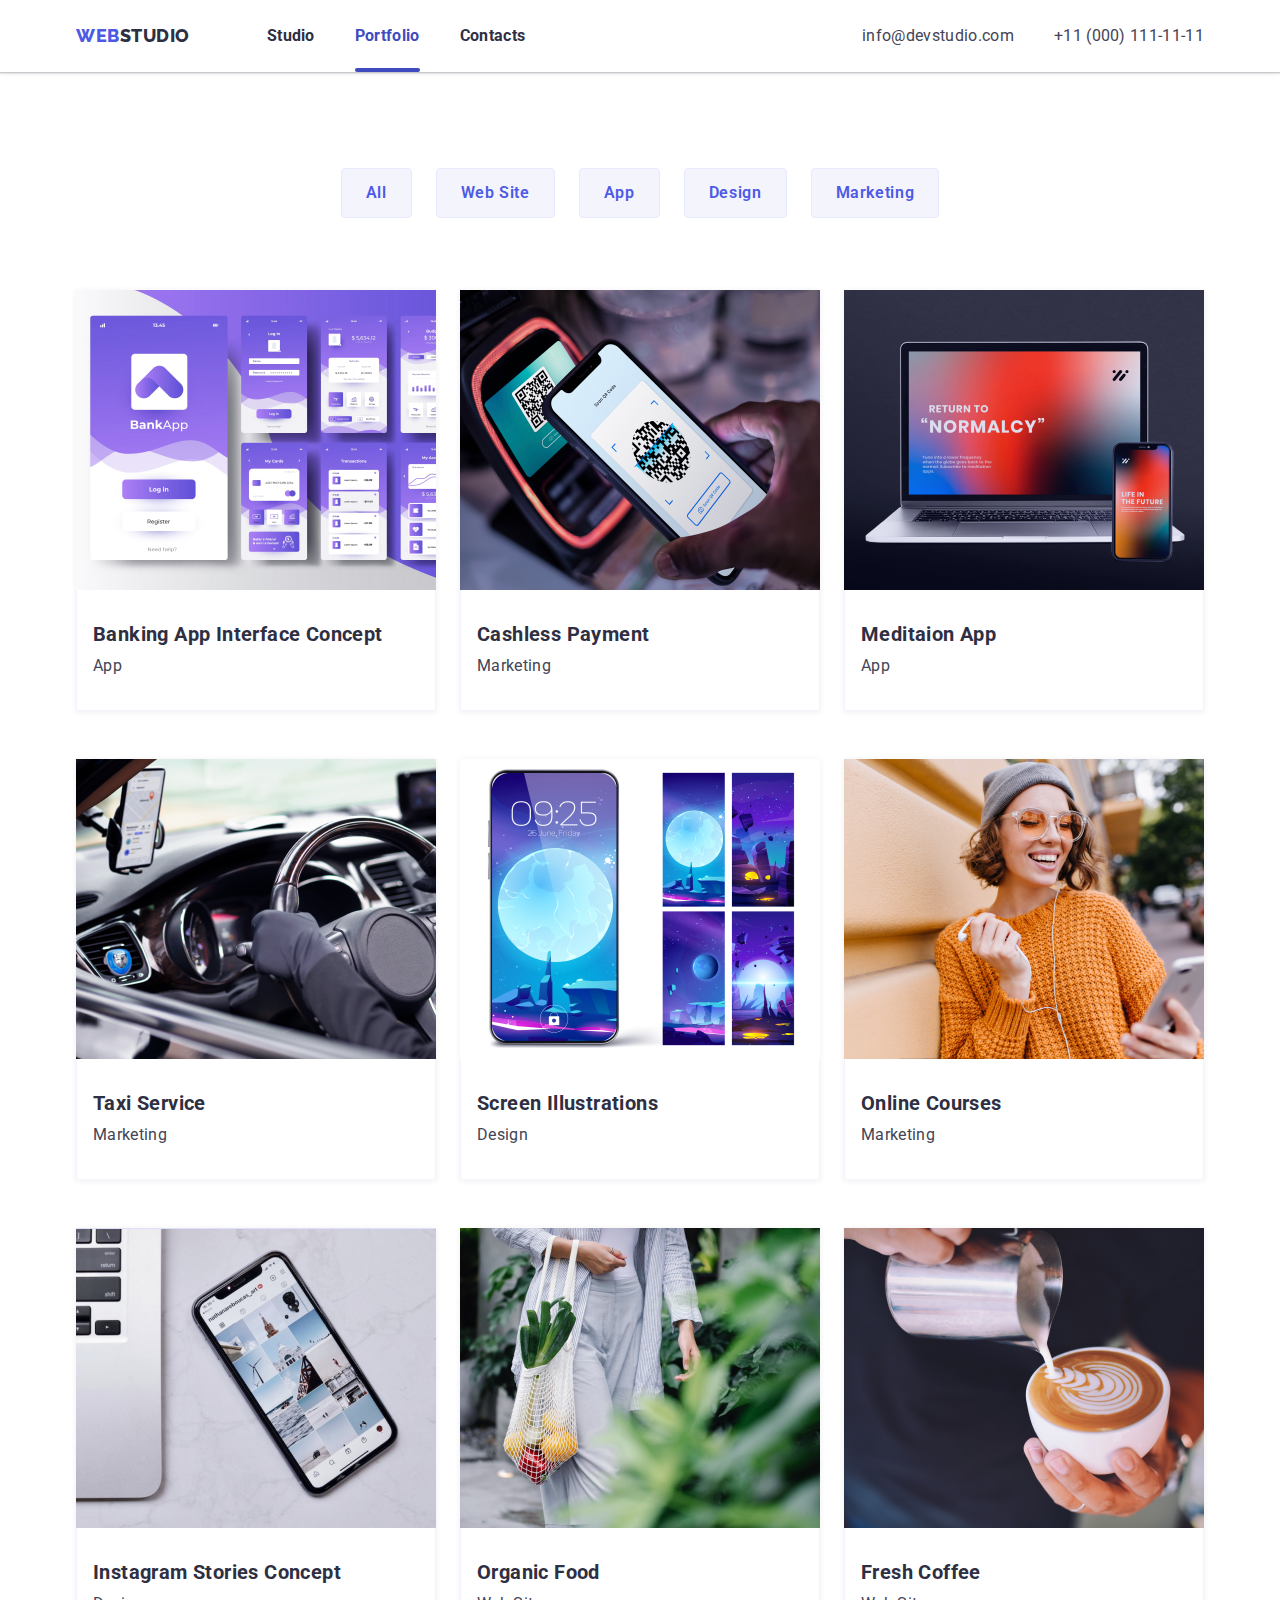
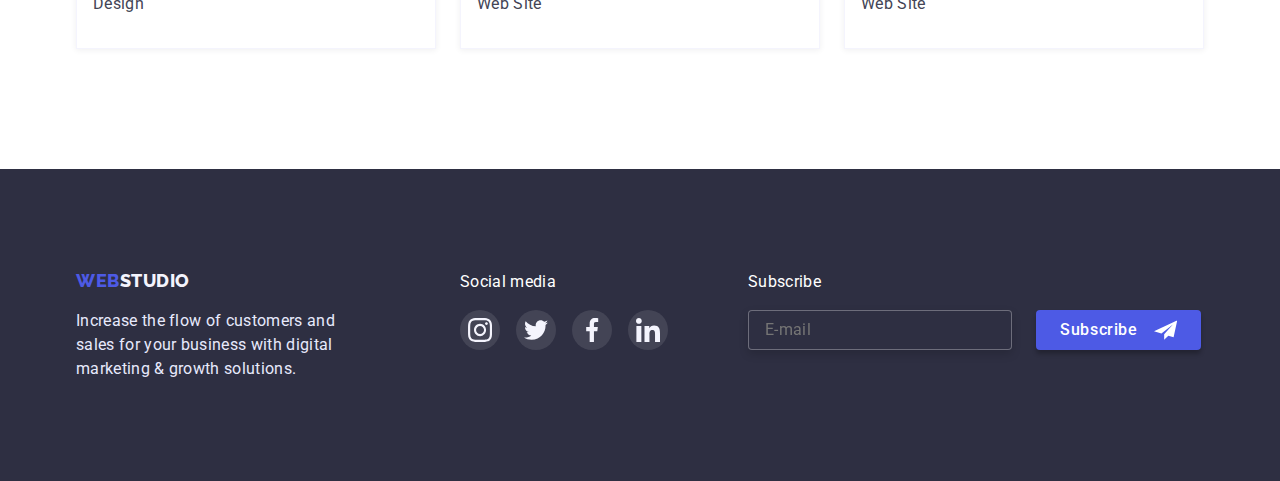
==== portfolio.html @ d820e797 "Initial commit" ====
<!DOCTYPE html>
<html lang="en">
	<head>
		<meta charset="UTF-8" />
		<meta http-equiv="X-UA-Compatible" content="IE=edge" />
		<meta name="viewport" content="width=device-width, initial-scale=1.0" />
		<title>Portfolio</title>
		
		<link rel="preconnect" href="https://fonts.googleapis.com" />
		<link rel="preconnect" href="https://fonts.gstatic.com" crossorigin />
		<link href="https://fonts.googleapis.com/css2?family=Raleway:wght@800&family=Roboto:wght@400;500;700;900&display=swap" rel="stylesheet"/>
		<link rel="stylesheet" href="https://cdnjs.cloudflare.com/ajax/libs/modern-normalize/1.0.0/modern-normalize.min.css"/>
		<link rel="stylesheet" href="./css/styles.css" />
	</head>
	<body>
		<!-- Шапка страницы -->
		<header class="page-header">
			<div class="container main-nav">
				<a class="logo" href="./index.html">
					<span class="logo-blue">web</span>studio
				</a>
				<!-- Навигация на другие страницы -->
				<nav class="navigation">
				<ul class="site-nav list">
					<li class="item"><a href="./index.html" class="link">Studio</a></li>
					<li class="item"><a href="./portfolio.html" class="item-index link-current">Portfolio</a></li>
					<li class="item"><a href="" class="link">Contacts</a></li>
				</ul>
			</nav>
			<!-- Контакты -->
			<ul class="auth-nav list">
				<li class="item"><a href="mailto:info@devstudio.com">info@devstudio.com</a></li=i>
				<li class="item"><a href="tel:+110001111111">+11 (000) 111-11-11</a></li=i>
			</ul>
			</div>
		</header>
		<!-- Основная информация -->
		<main>
			<h1 class="hidden">Portfolio</h1>
			<!-- Фильтр -->
			<section class="port-sect section">	
				<div class="container">	
				<ul class="port-list list">
					<li class="but-item"><button class="port-button" type="button">All</button></li>
					<li class="but-item"><button class="port-button" type="button">Web Site</button></li>
					<li class="but-item"><button class="port-button" type="button">App</button></li>
					<li class="but-item"><button class="port-button" type="button">Design</button></li>
					<li class="but-item"><button class="port-button" type="button">Marketing</button></li>
				</ul>
				<ul class="port-work list">
					<li class="port-item">
						<a class="port-link" href="#">
						<div class="overlay-cont">
						<img src="./image/app1.jpg" alt="Banking App" width="360" />
						<p class="overlay-text">
                    14 Stylish and User-Friendly App Design Concepts · Task
                    Manager App · Calorie Tracker App · Exotic Fruit Ecommerce
                    App · Cloud Storage App</p>
						</div>
						<div class="list-ready"><h2 class="port-title ">Banking App Interface Concept</h2>
						<p>App</p>
							</div>
						</a>
					</li>
					<li class="port-item">
						<a class="port-link" href="#">
							<div class="overlay-cont">
						<img src="./image/marketing2.jpg" alt="Cashless Payment" width="360" />
						<p class="overlay-text">
                    14 Stylish and User-Friendly App Design Concepts · Task
                    Manager App · Calorie Tracker App · Exotic Fruit Ecommerce
                    App · Cloud Storage App</p>
						</div>
						<div class="list-ready"><h2 class="port-title ">Cashless Payment</h2>
						<p>Marketing</p>
						</div>
						</a>
					</li>
					<li class="port-item">
						<a class="port-link" href="#">
							<div class="overlay-cont">
						<img src="./image/app3.jpg" alt="Meditaion App" width="360" />
						<p class="overlay-text">
                    14 Stylish and User-Friendly App Design Concepts · Task
                    Manager App · Calorie Tracker App · Exotic Fruit Ecommerce
                    App · Cloud Storage App</p>
						</div>
						<div class="list-ready"><h2 class="port-title ">Meditaion App</h2>
						<p>App</p>
						</div>
						</a>
					</li>
					<li class="port-item">
						<a class="port-link" href="#">
							<div class="overlay-cont">
						<img src="./image/marketing4.jpg" alt="Taxi Service" width="360" />
						<p class="overlay-text">
                    14 Stylish and User-Friendly App Design Concepts · Task
                    Manager App · Calorie Tracker App · Exotic Fruit Ecommerce
                    App · Cloud Storage App</p>
						</div>
						<div class="list-ready"><h2 class="port-title ">Taxi Service</h2>
						<p>Marketing</p>
						</div>
						</a>
					</li>
					<li class="port-item">
						<a class="port-link" href="#">
							<div class="overlay-cont">
						<img src="./image/design5.jpg" alt="Screen Illustrations" width="360" />
						<p class="overlay-text">
                    14 Stylish and User-Friendly App Design Concepts · Task
                    Manager App · Calorie Tracker App · Exotic Fruit Ecommerce
                    App · Cloud Storage App</p>
						</div>
						<div class="list-ready"><h2 class="port-title ">Screen Illustrations</h2>
						<p>Design</p>
						</div>
						</a>
					</li>
					<li class="port-item">
						<a class="port-link" href="#">
							<div class="overlay-cont">
						<img src="./image/marketing6.jpg" alt="Online Courses" width="360" />
						<p class="overlay-text">
                    14 Stylish and User-Friendly App Design Concepts · Task
                    Manager App · Calorie Tracker App · Exotic Fruit Ecommerce
                    App · Cloud Storage App</p>
						</div>
						<div class="list-ready"><h2 class="port-title ">Online Courses</h2>
						<p>Marketing</p>
						</div>
						</a>
					</li>
					<li class="port-item">
						<a class="port-link" href="#">
							<div class="overlay-cont">
						<img src="./image/design7.jpg" alt="Instagram Stories Concept" width="360" />
						<p class="overlay-text">
                    14 Stylish and User-Friendly App Design Concepts · Task
                    Manager App · Calorie Tracker App · Exotic Fruit Ecommerce
                    App · Cloud Storage App</p>
						</div>
						<div class="list-ready"><h2 class="port-title ">Instagram Stories Concept</h2>
						<p>Design</p>
						</div>
						</a>
					</li>
					<li class="port-item">
						<a class="port-link" href="#">
							<div class="overlay-cont">
						<img src="./image/web8.jpg" alt="Organic Food" width="360" />
						<p class="overlay-text">
                    14 Stylish and User-Friendly App Design Concepts · Task
                    Manager App · Calorie Tracker App · Exotic Fruit Ecommerce
                    App · Cloud Storage App</p>
						</div>
						<div class="list-ready"><h2 class="port-title ">Organic Food</h2>
						<p>Web Site</p>
						</div>
						</a>
					</li>
					<li class="port-item">
						<a class="port-link" href="#">
							<div class="overlay-cont">
						<img src="./image/web9.jpg" alt="Fresh Coffee" width="360" />
						<p class="overlay-text">
                    14 Stylish and User-Friendly App Design Concepts · Task
                    Manager App · Calorie Tracker App · Exotic Fruit Ecommerce
                    App · Cloud Storage App</p>
						</div>
						<div class="list-ready"><h2 class="port-title ">Fresh Coffee</h2>
						<p>Web Site</p>
						</div>
						</a>
					</li>
				</ul>
				</div>
			</section>
		</main>
		<footer class="footer">
			<div class="container">
				<div>
			<a class="logo" href="./index.html">
				<span class="logo-blue">web</span>
				studio
			</a>
			<p class="text">
				Increase the flow of customers and sales for your business with digital marketing & growth solutions.
			</p>
			</div>
			<div class="footer-social">
				<p class="footer-social-title">Social media</p>
				<ul class="footer-social-list list">
					<li class="footer-icon-item">
									<a class="footer-icon" href="https://www.instagram.com/">
										<svg class="svg-item" width="24" height="24">
											<use href="./image/icons.svg#icon-instagram"></use>	
										</svg>
									</a>
								</li>
								<li class="footer-icon-item">
									<a class="footer-icon" href="https://www.twitter.com/">
										<svg class="svg-item" width="24" height="24">
											<use href="./image/icons.svg#icon-twitter"></use>	
										</svg>
									</a>
								</li>
								<li class="footer-icon-item">
									<a class="footer-icon" href="https://www.facebook.com/">
										<svg class="svg-item" width="24" height="24">
											<use href="./image/icons.svg#icon-facebook"></use>	
										</svg>
									</a>
								</li>
								<li class="footer-icon-item">
									<a class="footer-icon" href="https://www.linkedin.com/">
										<svg class="svg-item" width="24" height="24">
											<use href="./image/icons.svg#icon-linkedin"></use>	
										</svg>
									</a>
								</li>	
				</ul>
			</div>
			<div class="subscribe-container">
				<p class="footer-social-title">Subscribe</p>
				<form class="subscribe">
					<input class="input-footer" type="mail" name="email" placeholder="E-mail" required>
					<button class="subscribe-button" type="submit">Subscribe
						<svg class="subscribe-icon" width="24" height="24">
							<use class="subscribe-icon-item" href="./image/icons.svg#icon-footer-envelope"></use>
						</svg>						
					</button>
				</form>
			</div>
		</footer>
		<script src="./modal.js"></script>
	</body>
	</html>
---- css/styles.css ----
*,
*::before,
*::after {
	box-sizing: border-box;
}

h1,
h2,
h3,
h4,
h5,
h6 {
	margin: 0;
	padding: 0;
}

img {
	display: block;
	max-width: 100%;
	height: auto;
}

.text {
	line-height: 1.5;
	letter-spacing: 0.02em;
}

.list {
	list-style: none;
	margin: 0;
	padding: 0;
}

.link {
	text-decoration: none;
}

.item {
	margin-top: 24px;
	margin-bottom: 24px;
}

p {
	margin: 0;
	padding: 0;
	line-height: 1.5;
	letter-spacing: 0.02em;
}

:root {
	--background-footer-color: #2e2f42;
	--background-primary-color: #ffffff;
	--background-secondary-color: #f4f4fd;
	--title-text-color: #2e2f42;
	--primary-text-color: #434455;
	--accent-color: #e7e9fc;
	--primary-brand-click: #4d5ae5;
	--pressed-state: #404bbf;
}

.hidden,
.section-title-hidden {
	position: absolute;
	width: 1px;
	height: 1px;
	margin: -1px;
	border: 0;
	padding: 0;
	white-space: nowrap;
	clip-path: inset(100%);
	clip: rect(0 0 0 0);
	overflow: hidden;
}

body {
	background-color: var(--background-primary-color);
	color: var(--primary-text-color);
	font-family: Roboto, serif;
	font-size: 16px;
	letter-spacing: 0.02em;
}

.container {
	margin: 0 auto;
	width: 1158px;
	padding-left: 15px;
	padding-right: 15px;
	/* outline: 2px solid red; */
}
.page-header {
	background-color: var(--background-primary-color);
}

.main-nav {
	display: flex;
	align-items: center;
}

.container .logo {
	text-decoration: none;
	text-transform: uppercase;
	color: #2e2f42;
	font-family: "Raleway";
	font-style: normal;
	font-weight: 800;
	font-size: 18px;
	line-height: 1.33;
	letter-spacing: 0.03em;
}
.container .logo-blue {
	color: #4d5ae5;
}
.link-current {
	color: var(--pressed-state);
}

/* Site nav */
.navigation {
	margin-left: 77px;
}

.site-nav {
	display: flex;
}

.site-nav .item + .item {
	margin-left: 40px;
}

.site-nav .link {
	color: #2e2f42;
}
.site-nav .link:hover,
.site-nav .link:focus {
	color: var(--pressed-state);
}
.site-nav .link:active {
	color: var(--primary-brand-click);
}
.site-nav a {
	text-decoration: none;
	font-weight: 700;
	font-size: 16px;
	line-height: 1.5;
	letter-spacing: 0.02em;

	transition: color 250ms cubic-bezier(0.4, 0, 0.2, 1);
}
.item-index {
	position: relative;
	padding-top: 25px;
	padding-bottom: 27px;
}

.item-index::after {
	content: "";
	position: absolute;
	left: 0;
	bottom: 0;
	display: block;
	width: 100%;
	height: 4px;
	background-color: var(--pressed-state);
	border-radius: 4px;
}

.auth-nav {
	display: flex;
	margin-left: auto;
}

.auth-nav .item + .item {
	margin-left: 40px;
}

.auth-nav a {
	text-decoration: none;
	color: rgba(67, 68, 85, 1);
	font-weight: 400;
	font-size: 16px;
	line-height: 1.5;
	letter-spacing: 0.02em;

	transition: color 250ms cubic-bezier(0.4, 0, 0.2, 1);
}
.auth-nav a:hover,
.auth-nav a:focus {
	color: var(--pressed-state);
}
/* Hero */
.hero {
	background-color: var(--background-footer-color);
	text-align: center;
	padding-bottom: 188px;
	padding-top: 188px;
	margin-left: auto;
	margin-right: auto;
	max-width: 1440px;
	height: 600px;
	background-image: linear-gradient(rgba(46, 47, 66, 0.7), rgba(46, 47, 66, 0.7)), url("../image/header.jpg");
	background-size: cover;
	background-position: center;
	background-repeat: no-repeat;
}

/* Modal */

.backdrop {
	position: fixed;
	top: 0;
	left: 0;
	width: 100%;
	height: 100%;
	background-color: rgba(46, 47, 66, 0.4);
	background: rgba(0, 0, 0, 0.2);
	transition: 250ms cubic-bezier(0.4, 0, 0.2, 1);
}

.backdrop.is-hidden {
	opacity: 0;
	pointer-events: none;
}

.modal {
	position: absolute;
	top: 50%;
	left: 50%;
	transform: translate(-50%, -50%);

	height: 576px;
	width: 408px;
	padding: 72px 24px 24px 24px;
	border-radius: 4px;

	background-color: rgba(252, 252, 252, 1);
}

.modal-data-title {
	margin-bottom: 14px;
	font-family: "Roboto";
	font-weight: 500;
	font-size: 16px;
	line-height: 1.5;
	letter-spacing: 0.02em;
	color: rgba(46, 47, 66, 1);
}

.modal-close {
	position: absolute;
	top: 24px;
	left: 360px;
	cursor: pointer;
	border-radius: 50%;
	width: 24px;
	height: 24px;
	margin-left: auto;
	display: flex;
	justify-content: center;
	align-items: center;
	font-family: sans-serif;
	font-size: 24px;

	transition: translate, color, background-color, box-shadow, border, 250ms cubic-bezier(0.4, 0, 0.2, 1);

	color: #000000;
	border: 1px solid rgba(0, 0, 0, 0.1);
}

.icon-modal-close {
	fill: currentColor;
}

.modal-close:hover {
	transform: scale(1.05);
	color: #ffffff;
	background-color: var(--pressed-state);
	box-shadow: 0px 4px 4px rgba(0, 0, 0, 0.25);
}

.modal-form {
	display: flex;
	flex-direction: column;
}

.modal-form-fild {
	margin-bottom: 8px;
}

.modal-form-input-desc {
	display: block;
	text-align: left;
	font-weight: 400;
	font-size: 12px;
	line-height: 1.3;
	margin-bottom: 4px;
	letter-spacing: 0.04em;
	color: #8e8f99;
}
.modal-form-input-wrapper {
	display: block;
	position: relative;
}
.modal-form-input {
	width: 100%;
	height: 40px;
	border: 1px solid #8e8f99;
	border-radius: 4px;
	padding-left: 38px;
	transition: border-color 250ms cubic-bezier(0.4, 0, 0.2, 1);
}
.modal-form-input:focus {
	outline: none;
	border-color: var(--primary-brand-click);
}

.modal-form-input-icon {
	position: absolute;
	top: 50%;
	left: 16px;
	transform: translateY(-50%);
	fill: var(--background-footer-color);
	transition: fill 250ms cubic-bezier(0.4, 0, 0.2, 1);
}
.modal-form-input:focus + .modal-form-input-icon {
	fill: var(--primary-brand-click);
}
.text-body-modal {
	text-align: center;
	letter-spacing: 0.02em;
	margin-bottom: 16px;
	font-weight: 500;
	font-size: 16px;
	line-height: 1.5;
	color: #2e2f42;
}

.modal-form-mesage {
	width: 100%;
	height: 120px;
	padding: 8px 16px;
	resize: none;
	border-radius: 4px;
	transition: border-color 250ms cubic-bezier(0.4, 0, 0.2, 1);
}
.modal-form-mesage::placeholder {
	font-weight: 400;
	font-size: 12px;
	line-height: 1.3;
	letter-spacing: 0.04em;
	color: rgba(117, 117, 117, 0.5);
}
.modal-form-mesage:focus {
	outline: none;
	border-color: var(--primary-brand-click);
}
.modal-form-check-desc {
	display: flex;
	align-items: center;
	font-weight: 400;
	font-size: 12px;
	line-height: 1.3;
	letter-spacing: 0.04em;
	color: #757575;
	margin-bottom: 24px;
	border: none;
}
.modal-form-check-desc::before {
	display: block;
	border: 1.25px solid #2e2f42;
	width: 16px;
	height: 16px;
	border-radius: 2px;
	content: "";
	cursor: pointer;
	margin-right: 8px;
}
.modal-form-check:checked + .modal-form-check-desc::before {
	background-color: var(--primary-brand-click);
	background-image: url(../image/checkbox.svg);
	border: none;
}
.modal-form-check:focus + .modal-form-check-desc::before {
	outline: 2px solid rgba(0, 0, 255, 0.5);
}
.privacy_polic {
	font-weight: 400;
	font-size: 12px;
	line-height: 1.3;
	letter-spacing: 0.04em;
	color: rgba(77, 90, 229, 1);
}
.modal-form-submit {
	min-width: 169px;
	align-self: center;
	padding: 16px 32px 16px 32px;
	border-radius: 4px;
	border: none;
	font-weight: 500;
	font-size: 16px;
	line-height: 1.5;
	letter-spacing: 0.04em;
	background-color: var(--primary-brand-click);
	color: #fff;
	border-color: transparent;
	cursor: pointer;

	filter: drop-shadow(0px 4px 4px rgba(0, 0, 0, 0.15));

	transition: background-color 250ms cubic-bezier(0.4, 0, 0.2, 1);
}
.modal-form-submit:hover,
.modal-form-submit:focus {
	background-color: var(--pressed-state);
}

.hero-title {
	width: 496px;
	margin: 0 auto;
	margin-bottom: 48px;
	color: #ffffff;
	font-weight: 700;
	font-size: 56px;
	line-height: 1.07;
	letter-spacing: 0.02em;
}

.button {
	display: flex;
	margin: 0 auto;
	cursor: pointer;
	appearance: none;
	border: 0;
	border-radius: 5px;
	color: #fff;
	padding: 16px 32px;
	background-color: #4d5ae5;
	font-family: "Roboto";
	font-weight: 700;
	font-size: 16px;
	line-height: 1.19;
	letter-spacing: 0.04em;
	text-decoration: none;
	gap: 10px;

	filter: drop-shadow(0px 4px 4px rgba(0, 0, 0, 0.15));

	transition: background-color 250ms cubic-bezier(0.4, 0, 0.2, 1);
}

.button:hover {
	background-color: var(--pressed-state);
	box-shadow: 0px 1px 6px rgba(46, 47, 66, 0.08), 0px 1px 1px rgba(46, 47, 66, 0.16), 0px 2px 1px rgba(46, 47, 66, 0.08);
}

.button:focus {
	background-color: var(--pressed-state);
	box-shadow: 0px 4px 4px rgba(0, 0, 0, 0.15);
}

/* Section */

.section .title,
.section-secondary .title {
	color: var(--title-text-color);
	font-weight: 700;
	font-size: 20px;
	line-height: 1.2;
	letter-spacing: 0.02em;
	text-transform: capitalize;
	margin: 0;
	padding: 0;
}

.section-title {
	margin-bottom: 72px;
	color: var(--title-text-color);
	font-size: 36px;
	line-height: 1.11;
	text-align: center;
	letter-spacing: 0.02em;
	text-transform: capitalize;
}

/* Advantages */

.advan-sec {
	padding: 120px 0;
}

.advantages-list .title {
	color: var(--title-text-color);
	margin-bottom: 8px;
}

.advantages-list {
	display: flex;
	column-gap: 20px;
}

.adv-icon {
	display: flex;
	justify-content: center;
	align-items: center;
	width: 264px;
	height: 112px;
	border-radius: 4px;
	background-color: #f4f4fd;
	margin-bottom: 8px;
}

.adv-icon-item {
	width: 64px;
	height: 64px;
}

.doing {
	display: flex;
}

.sec-doing {
	padding-bottom: 120px;
}

.doing .doing-item + .doing-item {
	margin-left: 24px;
}

.section-secondary {
	background-color: #f4f4fd;
	padding: 120px 0 120px 0;
}

.team-list {
	display: flex;
	justify-content: center;
}

.team-item {
	width: 264px;
	text-align: center;
	margin-right: 24px;
	background-color: #ffffff;
	box-shadow: 0px 1px 6px rgba(46, 47, 66, 0.08), 0px 1px 1px rgba(46, 47, 66, 0.16), 0px 2px 1px rgba(46, 47, 66, 0.08);
	border-radius: 0px 0px 4px 4px;
}

.team-item:last-child {
	margin-right: 0px;
}

.person-card-title {
	padding-top: 32px;
	padding-bottom: 32px;
}

.person-description {
	margin-top: 8px;
}

.icon-list {
	display: flex;
	justify-content: center;
	align-items: center;
	height: 48px;
	margin-top: 12px;
	gap: 24px;
}

.team-icon-item {
	width: 40px;
	height: 40px;
}

.team-icon {
	width: 100%;
	height: 100%;
	display: flex;
	align-items: center;
	justify-content: center;
	background-color: var(--primary-brand-click);
	border-radius: 50%;

	transition: background-color 250ms cubic-bezier(0.4, 0, 0.2, 1);
}

.team-icon:hover {
	background-color: var(--pressed-state);
}

/* Customers */

.customers-icon-list {
	display: flex;
	justify-content: center;
	align-items: center;
	gap: 24px;
}

.section-customers {
	padding: 120px 0 120px 0;
}

.customers-link {
	display: flex;
	justify-content: center;
	align-items: center;
	width: 168px;
	height: 88px;
	border: solid 1px currentColor;
	border-radius: 4px;
	color: #8e8f99;

	transition: color 250ms cubic-bezier(0.4, 0, 0.2, 1);
}

.customers-link:hover,
.customers-link:focus {
	color: #4d5ae5;
}

.customers-icon {
	fill: currentColor;
}

/* Footer */
.footer {
	background-color: var(--background-footer-color);
	padding: 100px 0;
}

.footer .container {
	display: flex;
	align-items: baseline;
}

.footer .text {
	color: #e7e9fc;
	width: 264px;
	margin-top: 16px;
}

.footer .logo {
	display: flex;
	text-decoration: none;
	text-transform: uppercase;
	color: #f4f4fd;
	font-family: "Raleway";
	font-style: normal;
	font-weight: 800;
	font-size: 18px;
	line-height: 1.33;
	letter-spacing: 0.03em;
}
.footer .logo-blue {
	color: #4d5ae5;
}

.footer-social {
	margin-left: 120px;
}

.footer-social-title {
	color: #ffffff;
	font-weight: 500px;
	font-size: 16px;
	line-height: 1.5;
	margin-bottom: 16px;
}

.footer-social-list {
	display: flex;
	justify-content: center;
	align-items: center;
	margin-top: 12px;
	gap: 16px;
}

.footer-icon {
	width: 40px;
	height: 40px;
	display: flex;
	align-items: center;
	justify-content: center;
	background-color: rgba(255, 255, 255, 0.1);
	border-radius: 50%;

	transition: background-color 250ms cubic-bezier(0.4, 0, 0.2, 1);
}

.footer-icon:hover {
	background-color: #31d0aa;
}

/* Subscribe */

.subscribe-container {
	margin-left: 80px;
}

.subscribe {
	display: flex;
}

.subscribe-button {
	display: flex;
	align-items: center;
	padding: 8px 24px;
	gap: 16px;
	margin-left: 24px;
	width: 165px;
	height: 40px;
	font-weight: 500;
	font-size: 16px;
	line-height: 1.5;
	letter-spacing: 0.04em;
	color: #ffffff;
	background-color: var(--primary-brand-click);
	cursor: pointer;
	border: none;
	border-radius: 4px;
	box-shadow: 0px 4px 4px rgba(0, 0, 0, 0.25);
	transition: background-color 250ms cubic-bezier(0.4, 0, 0.2, 1);
}

.subscribe-button:hover {
	background-color: var(--pressed-state);
}

.subscribe-icon {
	margin: 0;
}

.subscribe-icon-item {
	fill: #fff;
}

.input-footer {
	display: flex;
	width: 264px;
	height: 40px;
	padding: 8px 16px 8px 16px;
	font-weight: 400;
	font-size: 16px;
	line-height: 1.5;
	letter-spacing: 0.02em;
	color: #ffffff;
	border: 1px solid rgba(255, 255, 255, 0.3);
	filter: drop-shadow(0px 4px 4px rgba(0, 0, 0, 0.15));
	border-radius: 4px;
	background-color: var(--title-text-color);
}

/* Portfolio styles */

.page-header {
	box-shadow: 0px 2px 1px rgba(46, 47, 66, 0.08), 0px 1px 1px rgba(46, 47, 66, 0.16), 0px 1px 6px rgba(46, 47, 66, 0.08);
}

.port-sect {
	padding-top: 96px;
	padding-bottom: 120px;
}

.port-list {
	display: flex;
	margin-bottom: 72px;
	justify-content: center;
	align-items: center;
	flex-wrap: wrap;
}

.list > .but-item:not(last-child) {
	margin-right: 24px;
}
.list > .but-item:last-child {
	margin-right: 0;
}

.port-button {
	color: #4d5ae5;
	background-color: #f4f4fd;
	font-family: "Roboto";
	font-weight: 600;
	font-size: 16px;
	padding: 12px 24px;
	line-height: 1.5;
	letter-spacing: 0.04em;
	border: 1px solid #e7e9fc;
	border-radius: 4px;
	cursor: pointer;

	transition: background-color 250ms cubic-bezier(0.4, 0, 0.2, 1), color 250ms cubic-bezier(0.4, 0, 0.2, 1),
		box-shadow 250ms cubic-bezier(0.4, 0, 0.2, 1);
}

.port-button:hover,
.port-button:focus {
	color: #ffffff;
	background-color: var(--pressed-state);
	box-shadow: 0px 3px 1px rgba(0, 0, 0, 0.1), 0px 2px 1px rgba(0, 0, 0, 0.08), 0px 2px 2px rgba(0, 0, 0, 0.12);
}

.port-work {
	display: flex;
	flex-wrap: wrap;
	column-gap: 24px;
	row-gap: 48px;
}

.port-work > .port-item {
	flex-basis: calc((100% - 48px) / 3);
	box-shadow: 0px 1px 6px rgba(46, 47, 66, 0.08);
}

.port-link {
	display: block;
	text-decoration: none;
	color: inherit;
	transition: box-shadow 250ms cubic-bezier(0.4, 0, 0.2, 1);
}

.port-item .port-link:hover,
.port-item .port-link:focus {
	box-shadow: 0px 1px 6px rgba(46, 47, 66, 0.08), 0px 1px 1px rgba(46, 47, 66, 0.16), 0px 2px 1px rgba(46, 47, 66, 0.08);
}
.overlay-cont {
	position: relative;
	overflow: hidden;
}
.overlay-text {
	width: 100%;
	height: 100%;
	padding-top: 40px;
	padding-left: 32px;
	padding-right: 32px;
	background-color: #4d5ae5;
	color: #f4f4fd;
	position: absolute;
	top: 0;
	left: 0;
	transform: translateY(100%);
	opacity: 0;
	transition: transform 250ms cubic-bezier(0.4, 0, 0.2, 1), opacity 250ms cubic-bezier(0.4, 0, 0.2, 1);
	font-size: 16px;
	line-height: 1.5;
	letter-spacing: 2%;
}

.port-link:hover .overlay-text {
	transform: translateY(0%);
	opacity: 1;
}

.list-ready {
	border: 0.5px solid #f4f4fd;
	border-top: 0;
	padding: 32px 16px;
}

.port-title {
	color: var(--title-text-color);
	font-weight: 700;
	font-size: 20px;
	line-height: 1.2;
	letter-spacing: 0.02em;
	text-transform: capitalize;
	margin-bottom: 8px;
}
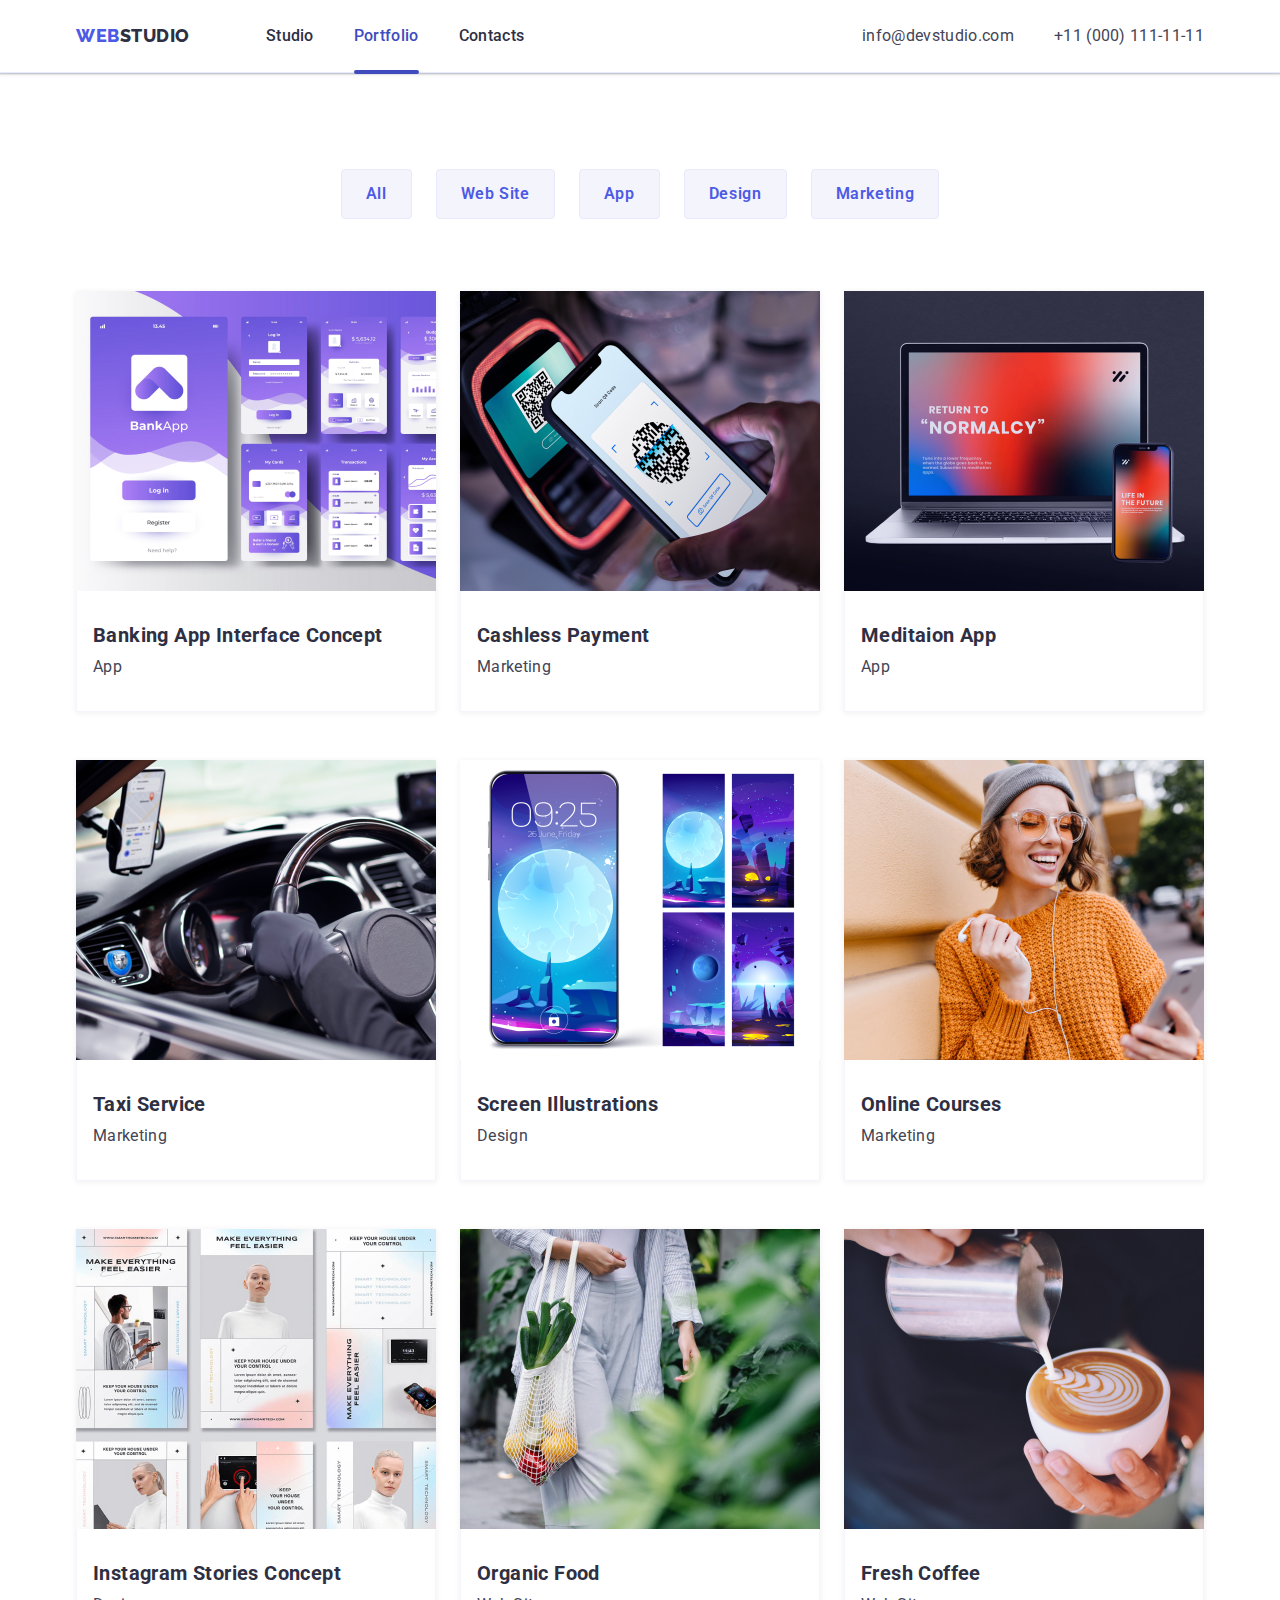
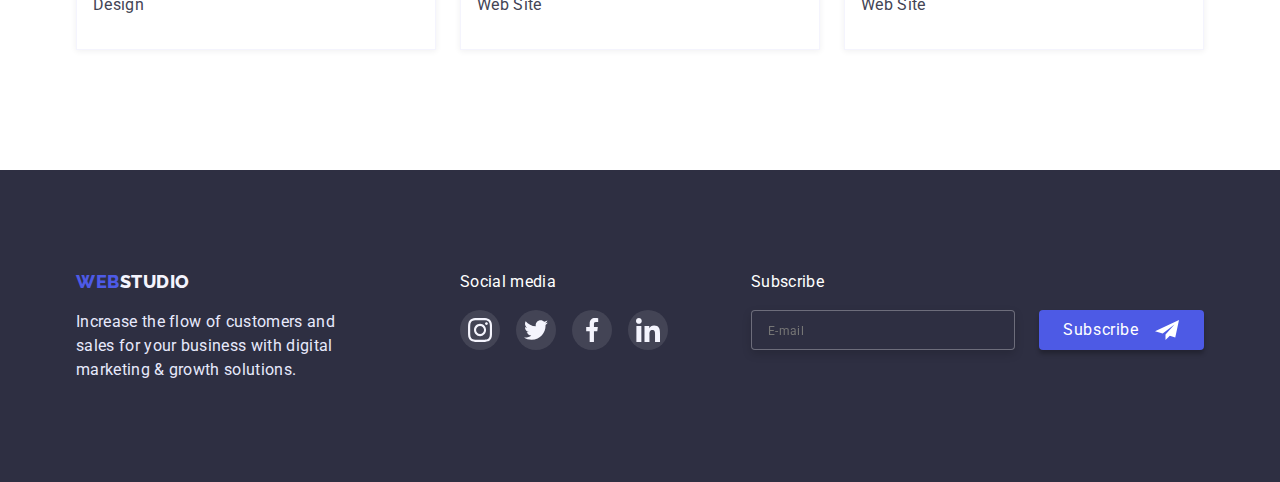
==== commit 4f5dacf5: "update homework 7" ====
--- a/portfolio.html
+++ b/portfolio.html
@@ -14,23 +14,33 @@
 	</head>
 	<body>
 		<!-- Шапка страницы -->
-		<header class="page-header">
-			<div class="container main-nav">
-				<a class="logo" href="./index.html">
-					<span class="logo-blue">web</span>studio
-				</a>
-				<!-- Навигация на другие страницы -->
+			<header class="page-header">
+			<div class="container header-container">				
 				<nav class="navigation">
-				<ul class="site-nav list">
-					<li class="item"><a href="./index.html" class="link">Studio</a></li>
-					<li class="item"><a href="./portfolio.html" class="item-index link-current">Portfolio</a></li>
-					<li class="item"><a href="" class="link">Contacts</a></li>
-				</ul>
-			</nav>
-			<!-- Контакты -->
-			<ul class="auth-nav list">
-				<li class="item"><a href="mailto:info@devstudio.com">info@devstudio.com</a></li=i>
-				<li class="item"><a href="tel:+110001111111">+11 (000) 111-11-11</a></li=i>
+					<a class="logo" href="./index.html">
+						<span class="logo-blue">web</span>studio
+					</a>
+							<ul class="site-nav list">
+						<li class="item"><a href="./index.html" class="link">Studio</a></li>
+						<li class="item"><a href="./portfolio.html" class="item-index link link-current">Portfolio</a></li>
+						<li class="item"><a href="" class="link">Contacts</a></li>
+							</ul>
+				</nav>
+				<button type="button" 
+				class="menu-toggle js-open-menu" 
+				aria-expanded="false"
+        		aria-controls="mobile-menu">
+				<svg class="menu-hamburger" width="32" height="22">
+            <use href="./image/icons.svg#menu-hamburger"></use></svg>
+        </button>
+		<ul class="menu">
+						<li class="item"><a href="./index.html" class="link">Studio</a></li>
+						<li class="item"><a href="./portfolio.html" class="item-index link active">Portfolio</a></li>
+						<li class="item"><a href="" class="link">Contacts</a></li>
+        </ul>
+			<ul class="menu menu-contacts">
+				<li class="contacts-list"><a href="mailto:info@devstudio.com" class="contacts-item">info@devstudio.com</a></li=i>
+				<li class="contacts-list"><a href="tel:+110001111111" class="contacts-item">+11 (000) 111-11-11</a></li=i>
 			</ul>
 			</div>
 		</header>
@@ -178,10 +188,11 @@
 				</div>
 			</section>
 		</main>
-		<footer class="footer">
-			<div class="container">
-				<div>
-			<a class="logo" href="./index.html">
+		<footer class="footer section">
+			<div class="container footer-container">
+				<div class="footer-center-tablet">
+				<div class="footer-logo-info mrg-no">
+			<a class="logo no-padding" href="./index.html">
 				<span class="logo-blue">web</span>
 				studio
 			</a>
@@ -189,7 +200,7 @@
 				Increase the flow of customers and sales for your business with digital marketing & growth solutions.
 			</p>
 			</div>
-			<div class="footer-social">
+			<div class="footer-social mrg-no">
 				<p class="footer-social-title">Social media</p>
 				<ul class="footer-social-list list">
 					<li class="footer-icon-item">
@@ -221,6 +232,7 @@
 									</a>
 								</li>	
 				</ul>
+			</div>
 			</div>
 			<div class="subscribe-container">
 				<p class="footer-social-title">Subscribe</p>
--- a/css/styles.css
+++ b/css/styles.css
@@ -81,17 +81,425 @@
 }
 
 .container {
-	margin: 0 auto;
-	width: 1158px;
+	width: 100%;
 	padding-left: 15px;
 	padding-right: 15px;
-	/* outline: 2px solid red; */
-}
+	margin-left: auto;
+	margin-right: auto;
+}
+
+@media screen and (min-device-pixel-ratio: 2) and (max-width: 767px), 
+screen and (min-resolution: 192dpi) and (max-width: 767px), 
+screen and (min-resolution: 2dppx) and (max-width: 767px){
+.overlay {
+    background-image: linear-gradient( to right, rgba(46, 47, 66, 0.7), rgba(46, 47, 66, 0.7) ), url(..//image/mobile-header@2x.jpg);
+}
+}
+
+
+@media screen and (min-width: 480px) {
+	.container {
+	width: 480px;
+	}
+	.overlay {
+    background-image: linear-gradient( to right, rgba(46, 47, 66, 0.7), rgba(46, 47, 66, 0.7) ), url(..//image/tablet-header@2x.jpg);
+}
+}
+
+@media screen and (min-width: 768px) {
+	.container {
+    width: 766px;
+	}
+
+.main-nav, .header-container {
+    display: flex;
+    align-items: center;
+}
+
+.logo {
+    margin-right: 123px;
+	padding-top: 24px;
+	padding-bottom: 24px;
+}
+
+.menu .item:not(:last-child) {
+    margin-right: 40px;
+}
+
+.item {
+	margin: 0;
+}
+
+	.hero-title {
+	margin-bottom: 40px;
+    width: 496px;
+    font-size: 56px;
+    line-height: 1.07;
+}
+
+.menu.menu-contacts {
+	margin-left: auto;
+	display: block;
+	color: var(--primary-text-color);
+    text-decoration: none;
+    font-size: 12px;
+    line-height: 1.33;
+    letter-spacing: 0.04em;
+    transition: color 250ms cubic-bezier(0.4, 0, 0.2, 1)
+}
+
+
+.contacts-item {
+	text-decoration: none;
+	color: var(--primary-text-color);
+
+	transition: color 250ms cubic-bezier(0.4, 0, 0.2, 1);
+
+}
+.contacts-item:active,
+.contacts-item:hover,
+.contacts-item:focus {
+	color: var(--pressed-state)
+}
+
+
+
+
+
+	.advantages-list {
+	display: flex;
+    flex-wrap: wrap;
+    gap: 24px;
+    row-gap: 64px;
+	}
+
+	.advantages-list-item {
+		width: calc((100% - 24px) / 2);
+	}
+
+	.team-list {
+		justify-content: center;
+		display: flex;
+    	flex-wrap: wrap;
+    	gap: 24px;
+    	row-gap: 64px;		
+		}
+
+	.team-item {
+	width: 264px;
+	
+	}
+
+
+	.section .container .title {
+		text-align: start ;
+	}
+
+	.menu-container {
+		display: none;
+	}
+
+	.customers-list {
+	display: flex;
+    flex-wrap: wrap;
+    gap: 24px;
+    row-gap: 72px;
+	justify-content: center;
+
+}
+
+.customers-list-item {
+	width: 168px;
+}
+
+.footer-center-tablet {
+	display: flex;
+}
+
+.footer-logo-info {
+	margin-right: 24px;
+	justify-content: start;	
+}
+
+.logo {
+	display: flex;
+}
+
+.logo.no-padding {
+	padding: 0;
+}
+
+.subscribe {
+	display: flex;
+}
+
+.input-footer {
+	width: 264px;
+    height: 40px;
+    font-size: 12px;
+    padding: 8px 16px;
+	margin-right: 24px;
+    border: 1px solid rgba(255, 255, 255, 0.3);
+    background-color: transparent;
+    border-radius: 4px;
+    color: var(--background-primary-color);
+}
+
+
+
+
+@media screen and (min-width: 768px) and (max-width: 1199px) {
+.footer-container {
+    padding-left: 108px;
+    flex-wrap: wrap;
+}
+
+.contacts-list:first-child {
+    margin-bottom: 4px;
+}
+
+	.footer-center-tablet {
+	margin-bottom: 72px;
+}
+}
+
+
+
+}
+
+@media screen and (min-device-pixel-ratio: 2) and (min-width: 1200px), 
+screen and (min-resolution: 192dpi) and (min-width: 1200px), 
+screen and (min-resolution: 2dppx) and (min-width: 1200px) {
+.overlay {
+    background-image: linear-gradient( to right, rgba(46, 47, 66, 0.7), rgba(46, 47, 66, 0.7) ), url(..//image/header@2x.jpg);
+}
+}
+
+
+
+@media screen and (min-width: 1200px) {
+	.container {
+    width: 1158px;
+	}
+
+	.menu-container {
+		display: none;
+	}
+
+.logo {
+    margin-right: 76px;
+}
+
+.menu.menu-contacts {
+	display: flex;
+}
+.contacts-list:not(:last-child) {
+    margin-right: 40px;
+}
+
+.contacts-item {
+	font-size: 16px;
+    line-height: 1.5;
+    letter-spacing: 0.02em;
+	color: var(--primary-text-color);
+}
+
+.hero {
+    padding-top: 188px;
+    padding-bottom: 188px;
+}
+
+.overlay {
+    max-width: 1440px;
+    background-image: linear-gradient( to right, rgba(46, 47, 66, 0.7), rgba(46, 47, 66, 0.7) ), url(..//image/header.jpg);
+    background-size: cover;
+    background-position: center;
+}
+
+.advantages-list {
+	row-gap: 48px;	
+}
+
+.advantages-list-item {
+	width: calc((100% - 72px) / 4);
+}
+
+.adv-icon-item {
+	max-width: 100%;
+    height: 112px;
+}
+
+.section .title {
+	font-weight: 500;
+    font-size: 20px;
+    line-height: 1.2;
+}
+
+.advantages-text {
+    font-weight: 400;
+}
+
+.footer.section {
+	padding-top: 100px;
+	padding-bottom: 100px;
+}
+
+.section.sec-doing {
+	padding-top: 0;
+}
+
+.footer-container {
+	display: flex;
+	justify-content: space-between;
+}
+
+.footer-logo-info .logo {
+	padding: 0;
+}
+.footer-logo-info.mrg-no {
+    margin-right: 120px;
+	margin-bottom: 0;
+	
+}
+
+
+.footer-social.mrg-no {
+	margin-bottom: 0;
+}
+
+
+
+
+
+
+}
+
+
+.section {
+	padding-top: 120px;
+	padding-bottom: 120px;
+}
+@media screen and (max-width: 1199px) {
+.section {
+    padding-top: 96px;
+    padding-bottom: 96px;
+}
+.hero {
+	padding-top: 112px;
+	padding-bottom: 112px;
+}
+
+.adv-icon-item {
+	display: none;	
+	margin-bottom: 8px;
+}
+.advantages-list-item.adv.icon {
+	display: none;
+	margin-bottom: 8px;
+}
+
+.section .title {
+	font-size: 36px;
+}
+
+.advantages-text {
+    font-weight: 500;
+}
+
+.section.sec-doing{
+	display: none;
+}
+
+
+
+
+}
+
+@media screen and (max-width: 767px) {
+.header-container {
+	justify-content: space-between;
+	padding-top: 24px;
+	padding-bottom: 24px;
+}
+
+.hero-title {
+	width: 319px;
+	margin-bottom: 72px;
+	font-size: 36px;
+}
+
+.advantages-list-item:not(:last-child){
+	margin-bottom: 72px;
+}
+.customers-list {
+	display: flex;
+    flex-wrap: wrap;
+    gap: 16px;
+    row-gap: 72px;
+
+}
+
+.customers-list-item {
+	width: calc((100% - 16px) / 2);
+}
+
+.team-item:not(:last-child) {
+	margin-bottom: 72px;
+}
+
+.footer-social-title {
+	text-align: center;
+	margin-bottom: 72px;
+}
+
+.input-footer {
+	width: 100%;
+	margin-bottom: 16px;
+}
+
+.mobile-menu-container {
+    display: flex;
+    flex-direction: column;
+    min-height: 796px;
+    justify-content: space-between;
+    padding-top: 80px;
+    padding-right: 40px;
+    padding-bottom: 40px;
+    padding-left: 40px;	
+}
+
+.team-item {
+	margin-right: auto;
+	margin-left: auto;
+}
+
+.subscribe-button {
+	margin-left: auto;
+	margin-right: auto;
+}
+
+}
+
 .page-header {
 	background-color: var(--background-primary-color);
-}
-
-.main-nav {
+	border-bottom: 1px solid #e7e9fc;
+	box-shadow: 0px 2px 1px rgb(46 47 66 / 8%), 0px 1px 1px rgb(46 47 66 / 16%), 0px 1px 6px rgb(46 47 66 / 8%);
+
+}
+
+.mobile-menu-open {
+    background-color: transparent;
+    border: none;
+    padding: 0;
+    height: 22px;
+    cursor: pointer;
+}
+
+.menu-hamburger {
+    stroke: var(--background-footer-color);
+}
+
+.header-container {
 	display: flex;
 	align-items: center;
 }
@@ -116,11 +524,11 @@
 
 /* Site nav */
 .navigation {
-	margin-left: 77px;
+	/* margin-left: 77px; */
 }
 
 .site-nav {
-	display: flex;
+	display: none;
 }
 
 .site-nav .item + .item {
@@ -130,13 +538,16 @@
 .site-nav .link {
 	color: #2e2f42;
 }
+
 .site-nav .link:hover,
 .site-nav .link:focus {
 	color: var(--pressed-state);
 }
+
 .site-nav .link:active {
 	color: var(--primary-brand-click);
 }
+
 .site-nav a {
 	text-decoration: none;
 	font-weight: 700;
@@ -146,17 +557,29 @@
 
 	transition: color 250ms cubic-bezier(0.4, 0, 0.2, 1);
 }
+
+
+
+
 .item-index {
 	position: relative;
 	padding-top: 25px;
 	padding-bottom: 27px;
+	text-decoration: none;
+	font-weight: 500;
+    letter-spacing: 0.02em;
+	color: var(--background-footer-color);
+}
+
+.item-index.link.active {
+	color: var(--pressed-state);
 }
 
 .item-index::after {
 	content: "";
 	position: absolute;
 	left: 0;
-	bottom: 0;
+	bottom: -2px;
 	display: block;
 	width: 100%;
 	height: 4px;
@@ -165,7 +588,7 @@
 }
 
 .auth-nav {
-	display: flex;
+	display: none;
 	margin-left: auto;
 }
 
@@ -187,23 +610,203 @@
 .auth-nav a:focus {
 	color: var(--pressed-state);
 }
+
 /* Hero */
 .hero {
 	background-color: var(--background-footer-color);
 	text-align: center;
-	padding-bottom: 188px;
-	padding-top: 188px;
 	margin-left: auto;
 	margin-right: auto;
-	max-width: 1440px;
-	height: 600px;
-	background-image: linear-gradient(rgba(46, 47, 66, 0.7), rgba(46, 47, 66, 0.7)), url("../image/header.jpg");
+	/* max-width: 1440px;
+	height: 600px; */
+	/* background-image: linear-gradient(rgba(46, 47, 66, 0.7), rgba(46, 47, 66, 0.7)), url("../image/mobile-header.jpg"); */
 	background-size: cover;
 	background-position: center;
 	background-repeat: no-repeat;
 }
 
+
+.hero-title {
+	/* width: 319px; */
+	margin-left: auto;
+	margin-right: auto;
+	/* margin-bottom: 72px; */
+	color: var(--background-primary-color);
+	font-weight: 700;
+	/* font-size: 36px; */
+	line-height: 1.07;
+	letter-spacing: 0.02em;
+}
+
+
+/* Mobile menu */
+
+.menu {
+	display: flex;
+	padding: 0;	
+	margin: 0;
+	list-style: none;
+
+}
+
+@media (max-width: 767px) {
+	.menu {
+    display: none;
+	}
+
+	.footer-logo-info {
+	margin-bottom: 72px;
+}
+
+	.footer-center-tablet {
+	margin-bottom: 72px;
+}
+
+}
+
+.menu .link {
+	text-decoration: none;
+	color: var(--background-footer-color);
+	font-weight: 500;
+
+	transition: color 250ms cubic-bezier(0.4, 0, 0.2, 1);
+
+}
+
+.menu .link:hover,
+.menu .link:focus {
+	text-decoration: none;
+	color: var(--pressed-state);
+
+}
+
+.menu-toggle {
+  /* min-height: 40px;
+  min-width: 40px; */
+  display: flex;
+  align-items: center;
+  justify-content: center;
+
+  margin: 0;
+  padding: 0;
+  background-color: transparent;
+  cursor: pointer;
+  border: none;
+  border-radius: 50%;
+  outline: none;
+}
+
+@media (min-width: 768px) {
+  .menu-toggle {
+    display: none;
+  }
+}
+
+.menu-toggle:hover,
+.menu-toggle:focus {
+  background-color: rgba(0, 0, 0, 0.1);
+}
+
+.menu-container {
+position: fixed;
+top: 0;
+left: 0;
+width: 100vw;
+height: 100vh;
+background-color: #ffffff;
+z-index: 999;
+overflow-y: scroll;
+
+transform: translateX(100%);
+transition: transform 250ms ease-in-out;
+}
+
+.menu-container.is-open {
+transform: translateX(0);
+}
+
+.menu-container .menu-toggle {
+	position: absolute;
+	top: 40px;
+	right: 40px;
+	color: #fff;
+}
+
+.mobile-menu {
+	padding: 0;
+	margin: 0;
+	list-style: none;
+	text-decoration: none;
+}
+
+.mobile-menu-link {
+	display: block;
+	text-decoration: none;
+
+	font-weight: 700;
+    font-size: 36px;
+    line-height: 1.11;
+    letter-spacing: 0.02em;
+    color: var(--background-footer-color);
+    transition: color 250ms cubic-bezier(0.4, 0, 0.2, 1),
+}
+
+.mobile-menu-link:active,
+.mobile-menu-link:hover,
+.mobile-menu-link:focus {
+	color: var(--pressed-state)
+}
+
+.mobile-menu .mobile-item:not(:last-child) {
+    margin-bottom: 40px; 
+}
+
+.mobile-item-mail {
+	text-decoration: none;	
+	font-weight: 500;
+    font-size: 20px;
+    line-height: 1.2;
+    letter-spacing: 0.02em;
+    margin-bottom: 48px;
+}
+
+.mobile-item-mail .link {
+	color: var(--primary-text-color)
+}
+
+.mobile-social .mobile-menu-link {
+	color: var(--primary-brand-click);
+}
+
+.mobile-icon-list {
+	display: flex;	
+}
+
+.mobile-icon-list .team-icon-item:not(:last-child) {
+    margin-right: 56px;
+}
+
+.mobile-menu-link.link-current {
+	color: var(--pressed-state);
+}
+
+@media screen and (max-width: 433px){
+.mobile-menu-link.number-tel {
+    font-size: 24px;
+}
+
+.mobile-icon-list .team-icon-item:not(:last-child) {
+    margin-right: 24px;
+}
+}
+
 /* Modal */
+
+.backdrop.is-hidden {
+	opacity: 0;
+	pointer-events: none;
+	visibility: hidden;
+}
 
 .backdrop {
 	position: fixed;
@@ -211,32 +814,76 @@
 	left: 0;
 	width: 100%;
 	height: 100%;
+	overflow-y: scroll;
 	background-color: rgba(46, 47, 66, 0.4);
-	background: rgba(0, 0, 0, 0.2);
-	transition: 250ms cubic-bezier(0.4, 0, 0.2, 1);
-}
-
-.backdrop.is-hidden {
-	opacity: 0;
-	pointer-events: none;
+	opacity: 1;
+	transition: opacity 250ms cubic-bezier(0.4, 0, 0.2, 1),
+				visibility 250ms cubic-bezier(0.4, 0, 0.2, 1)
+}
+
+.backdrop.is-hidden .modal {
+	transform: translate(-50%, -50%) scale(0.8);
 }
 
 .modal {
 	position: absolute;
 	top: 50%;
-	left: 50%;
-	transform: translate(-50%, -50%);
-
-	height: 576px;
+	left: 50%;	
+
+	min-height: 584px;
 	width: 408px;
 	padding: 72px 24px 24px 24px;
+
+	background: #fcfcfc;
+	box-shadow: 0px 1px 1px rgba(0, 0, 0, 0.14), 0px 1px 3px rgba(0, 0, 0, 0.12),
+    0px 2px 1px rgba(0, 0, 0, 0.2);
 	border-radius: 4px;
 
-	background-color: rgba(252, 252, 252, 1);
+	transform: translate(-50%, -50%) scale(1);
+	transition: transform 250ms cubic-bezier(0.4, 0, 0.2, 1)
+}
+
+.modal-close {
+	position: absolute;
+	top: 24px;
+	right: 24px;
+	display: flex;
+	justify-content: center;
+	align-items: center;
+	width: 24px;
+	height: 24px;
+	padding: 0;	
+	border-radius: 50%;
+	background-color: var(--accent-color);
+	border: 1px solid rgba(0, 0, 0, 0.1);
+	cursor: pointer;
+
+	transition: border-color 250ms cubic-bezier(0.4, 0, 0.2, 1),
+    background-color 250ms cubic-bezier(0.4, 0, 0.2, 1);
+}
+
+.modal-close:active,
+.modal-close:hover,
+.modal-close:focus {
+	border-color: var(--primary-brand-click);
+	background-color: var(--primary-brand-click);
+	fill: var(--background-primary-color);
+}
+
+.modal-close:active .icon-modal-close,
+.modal-close:hover .icon-modal-closen,
+.modal-close:focus .icon-modal-close {
+	fill: var(--background-primary-color);
+}
+
+.modal-form {
+	display: flex;
+	flex-direction: column;
 }
 
 .modal-data-title {
 	margin-bottom: 14px;
+	text-align: center;
 	font-family: "Roboto";
 	font-weight: 500;
 	font-size: 16px;
@@ -245,78 +892,36 @@
 	color: rgba(46, 47, 66, 1);
 }
 
-.modal-close {
-	position: absolute;
-	top: 24px;
-	left: 360px;
-	cursor: pointer;
-	border-radius: 50%;
-	width: 24px;
-	height: 24px;
-	margin-left: auto;
-	display: flex;
-	justify-content: center;
-	align-items: center;
-	font-family: sans-serif;
-	font-size: 24px;
-
-	transition: translate, color, background-color, box-shadow, border, 250ms cubic-bezier(0.4, 0, 0.2, 1);
-
-	color: #000000;
-	border: 1px solid rgba(0, 0, 0, 0.1);
-}
-
-.icon-modal-close {
-	fill: currentColor;
-}
-
-.modal-close:hover {
-	transform: scale(1.05);
-	color: #ffffff;
-	background-color: var(--pressed-state);
-	box-shadow: 0px 4px 4px rgba(0, 0, 0, 0.25);
-}
-
-.modal-form {
-	display: flex;
-	flex-direction: column;
-}
-
 .modal-form-fild {
 	margin-bottom: 8px;
 }
 
-.modal-form-input-desc {
-	display: block;
-	text-align: left;
-	font-weight: 400;
-	font-size: 12px;
-	line-height: 1.3;
-	margin-bottom: 4px;
-	letter-spacing: 0.04em;
-	color: #8e8f99;
-}
-.modal-form-input-wrapper {
-	display: block;
-	position: relative;
-}
+.modal-form-field:last-of-type {
+	margin-bottom: 16px;
+}
+
 .modal-form-input {
 	width: 100%;
 	height: 40px;
-	border: 1px solid #8e8f99;
+	font-size: 12px;
+	border: 1px solid rgba(33, 33, 33, 0.2);
+	color: var(--primary-text-color);
 	border-radius: 4px;
 	padding-left: 38px;
+	padding-right: 19px;
+	outline: none;
+
 	transition: border-color 250ms cubic-bezier(0.4, 0, 0.2, 1);
 }
+
 .modal-form-input:focus {
-	outline: none;
 	border-color: var(--primary-brand-click);
 }
 
 .modal-form-input-icon {
 	position: absolute;
 	top: 50%;
-	left: 16px;
+	left: 19px;
 	transform: translateY(-50%);
 	fill: var(--background-footer-color);
 	transition: fill 250ms cubic-bezier(0.4, 0, 0.2, 1);
@@ -324,6 +929,35 @@
 .modal-form-input:focus + .modal-form-input-icon {
 	fill: var(--primary-brand-click);
 }
+
+.modal-form-mesage {
+	resize: none;
+	width: 100%;
+	height: 120px;
+	font-size: 12px;
+	padding: 8px 16px;
+	border-radius: 4px;
+	border: 1px solid rgba(33, 33, 33, 0.2);
+	outline: none;
+
+	transition: border-color 250ms cubic-bezier(0.4, 0, 0.2, 1);
+}
+
+.modal-form-mesage:focus {
+	border-color: var(--primary-brand-click);
+}
+
+.modal-form-mesage::placeholder {
+	font-size: 12px;
+	line-height: 1.3;
+	letter-spacing: 0.04em;
+	color: rgba(117, 117, 117, 0.5);
+}
+
+.modal-form-message:focus::placeholder {
+	opacity: 0;
+}
+
 .text-body-modal {
 	text-align: center;
 	letter-spacing: 0.02em;
@@ -334,25 +968,24 @@
 	color: #2e2f42;
 }
 
-.modal-form-mesage {
-	width: 100%;
-	height: 120px;
-	padding: 8px 16px;
-	resize: none;
-	border-radius: 4px;
-	transition: border-color 250ms cubic-bezier(0.4, 0, 0.2, 1);
-}
-.modal-form-mesage::placeholder {
-	font-weight: 400;
+.modal-form-input-desc {
+	display: flex;
+	align-items: center;
+	margin-bottom: 4px;
 	font-size: 12px;
 	line-height: 1.3;
 	letter-spacing: 0.04em;
-	color: rgba(117, 117, 117, 0.5);
-}
-.modal-form-mesage:focus {
-	outline: none;
-	border-color: var(--primary-brand-click);
-}
+	color: #8e8f99;
+	gap: 8px;
+}
+
+.modal-form-input-wrapper {
+	position: relative;
+	display: flex;
+	align-items: center;
+	gap: 6px;
+} 
+
 .modal-form-check-desc {
 	display: flex;
 	align-items: center;
@@ -379,9 +1012,7 @@
 	background-image: url(../image/checkbox.svg);
 	border: none;
 }
-.modal-form-check:focus + .modal-form-check-desc::before {
-	outline: 2px solid rgba(0, 0, 255, 0.5);
-}
+
 .privacy_polic {
 	font-weight: 400;
 	font-size: 12px;
@@ -413,29 +1044,20 @@
 	background-color: var(--pressed-state);
 }
 
-.hero-title {
-	width: 496px;
-	margin: 0 auto;
-	margin-bottom: 48px;
-	color: #ffffff;
-	font-weight: 700;
-	font-size: 56px;
-	line-height: 1.07;
-	letter-spacing: 0.02em;
-}
+
 
 .button {
-	display: flex;
 	margin: 0 auto;
 	cursor: pointer;
 	appearance: none;
+	width: 169px;
+    height: 56px;
 	border: 0;
 	border-radius: 5px;
 	color: #fff;
-	padding: 16px 32px;
 	background-color: #4d5ae5;
 	font-family: "Roboto";
-	font-weight: 700;
+	font-weight: 500;
 	font-size: 16px;
 	line-height: 1.19;
 	letter-spacing: 0.04em;
@@ -462,91 +1084,111 @@
 .section .title,
 .section-secondary .title {
 	color: var(--title-text-color);
-	font-weight: 700;
-	font-size: 20px;
+	text-align: center;
 	line-height: 1.2;
 	letter-spacing: 0.02em;
 	text-transform: capitalize;
 	margin: 0;
+	margin-bottom: 8px;
 	padding: 0;
 }
 
 .section-title {
-	margin-bottom: 72px;
 	color: var(--title-text-color);
 	font-size: 36px;
+	margin-bottom: 72px;
 	line-height: 1.11;
 	text-align: center;
 	letter-spacing: 0.02em;
 	text-transform: capitalize;
 }
 
+
+
 /* Advantages */
 
-.advan-sec {
-	padding: 120px 0;
-}
-
-.advantages-list .title {
+.advantages-list.title {
 	color: var(--title-text-color);
 	margin-bottom: 8px;
 }
 
 .advantages-list {
-	display: flex;
-	column-gap: 20px;
-}
+	/* display: flex; */
+	/* column-gap: 20px; */
+}
+
+.advantages-text {
+    font-size: 16px;
+	color: var(--primary-text-color)
+}
+
+
 
 .adv-icon {
 	display: flex;
 	justify-content: center;
 	align-items: center;
-	width: 264px;
-	height: 112px;
+	/* width: 264px;
+	height: 112px; */
 	border-radius: 4px;
 	background-color: #f4f4fd;
 	margin-bottom: 8px;
 }
 
 .adv-icon-item {
-	width: 64px;
-	height: 64px;
+	/* width: 64px;
+	height: 64px; */
 }
 
 .doing {
 	display: flex;
 }
 
-.sec-doing {
+/* .sec-doing {
 	padding-bottom: 120px;
-}
+} */
 
 .doing .doing-item + .doing-item {
 	margin-left: 24px;
 }
 
-.section-secondary {
-	background-color: #f4f4fd;
-	padding: 120px 0 120px 0;
+.section-secondary{
+	background-color: #f4f4fd;	
+}
+
+.section-secondary+.section-title {
+	margin-bottom: 72px;
 }
 
 .team-list {
-	display: flex;
-	justify-content: center;
+	/* display: flex;
+	justify-content: center; */
+}
+
+.our-team-title {
+	font-weight: 500;
+    font-size: 20px;
+    line-height: 1.2;
+	color: var(--background-footer-color);
 }
 
 .team-item {
 	width: 264px;
 	text-align: center;
-	margin-right: 24px;
+	/* margin-right: auto;
+	margin-left: auto; */
 	background-color: #ffffff;
 	box-shadow: 0px 1px 6px rgba(46, 47, 66, 0.08), 0px 1px 1px rgba(46, 47, 66, 0.16), 0px 2px 1px rgba(46, 47, 66, 0.08);
 	border-radius: 0px 0px 4px 4px;
 }
 
-.team-item:last-child {
+/* .team-item:not(:last-child) {
+	margin-bottom: 72px;
+} */
+
+/* .team-item:last-child {
 	margin-right: 0px;
-}
+} */
 
 .person-card-title {
 	padding-top: 32px;
@@ -555,25 +1197,23 @@
 
 .person-description {
 	margin-top: 8px;
+	font-weight: 400;
+	color: var(--primary-text-color);
 }
 
 .icon-list {
 	display: flex;
 	justify-content: center;
 	align-items: center;
-	height: 48px;
-	margin-top: 12px;
+	/* height: 48px; */
+	margin-top: 8px;
 	gap: 24px;
 }
 
-.team-icon-item {
+
+.team-icon {
 	width: 40px;
 	height: 40px;
-}
-
-.team-icon {
-	width: 100%;
-	height: 100%;
 	display: flex;
 	align-items: center;
 	justify-content: center;
@@ -583,28 +1223,24 @@
 	transition: background-color 250ms cubic-bezier(0.4, 0, 0.2, 1);
 }
 
-.team-icon:hover {
+.team-icon:hover,
+.team-icon:active {
 	background-color: var(--pressed-state);
 }
 
 /* Customers */
 
-.customers-icon-list {
+
+
+/* .section-customers {
+	padding: 120px 0 120px 0;
+} */
+
+.customers-link {
 	display: flex;
 	justify-content: center;
 	align-items: center;
-	gap: 24px;
-}
-
-.section-customers {
-	padding: 120px 0 120px 0;
-}
-
-.customers-link {
-	display: flex;
-	justify-content: center;
-	align-items: center;
-	width: 168px;
+	/* width: 168px; */
 	height: 88px;
 	border: solid 1px currentColor;
 	border-radius: 4px;
@@ -625,22 +1261,24 @@
 /* Footer */
 .footer {
 	background-color: var(--background-footer-color);
-	padding: 100px 0;
 }
 
 .footer .container {
-	display: flex;
-	align-items: baseline;
+	/* display: flex;
+	align-items: baseline; */
 }
 
 .footer .text {
 	color: #e7e9fc;
 	width: 264px;
 	margin-top: 16px;
+	margin-left: auto;
+	margin-right: auto;
+	text-align: start;
 }
 
 .footer .logo {
-	display: flex;
+	/* display: flex; */
 	text-decoration: none;
 	text-transform: uppercase;
 	color: #f4f4fd;
@@ -655,8 +1293,14 @@
 	color: #4d5ae5;
 }
 
+.footer-logo-info {
+	text-align: center;
+	/* margin-bottom: 72px; */
+}
+
 .footer-social {
-	margin-left: 120px;
+	/* margin-left: 120px; */
+	/* margin-bottom: 72px; */
 }
 
 .footer-social-title {
@@ -665,6 +1309,8 @@
 	font-size: 16px;
 	line-height: 1.5;
 	margin-bottom: 16px;
+	margin-left: auto;
+	margin-right: auto;
 }
 
 .footer-social-list {
@@ -694,11 +1340,11 @@
 /* Subscribe */
 
 .subscribe-container {
-	margin-left: 80px;
+	/* margin-left: 80px; */
 }
 
 .subscribe {
-	display: flex;
+	/* display: flex; */
 }
 
 .subscribe-button {
@@ -706,10 +1352,8 @@
 	align-items: center;
 	padding: 8px 24px;
 	gap: 16px;
-	margin-left: 24px;
 	width: 165px;
 	height: 40px;
-	font-weight: 500;
 	font-size: 16px;
 	line-height: 1.5;
 	letter-spacing: 0.04em;
@@ -736,8 +1380,8 @@
 
 .input-footer {
 	display: flex;
-	width: 264px;
-	height: 40px;
+	/* width: 264px;
+	height: 40px; */
 	padding: 8px 16px 8px 16px;
 	font-weight: 400;
 	font-size: 16px;
@@ -750,11 +1394,11 @@
 	background-color: var(--title-text-color);
 }
 
+.input-footer::placeholder {
+	font-size: 12px;
+}
+
 /* Portfolio styles */
-
-.page-header {
-	box-shadow: 0px 2px 1px rgba(46, 47, 66, 0.08), 0px 1px 1px rgba(46, 47, 66, 0.16), 0px 1px 6px rgba(46, 47, 66, 0.08);
-}
 
 .port-sect {
 	padding-top: 96px;
@@ -865,4 +1509,4 @@
 	letter-spacing: 0.02em;
 	text-transform: capitalize;
 	margin-bottom: 8px;
-}
+}